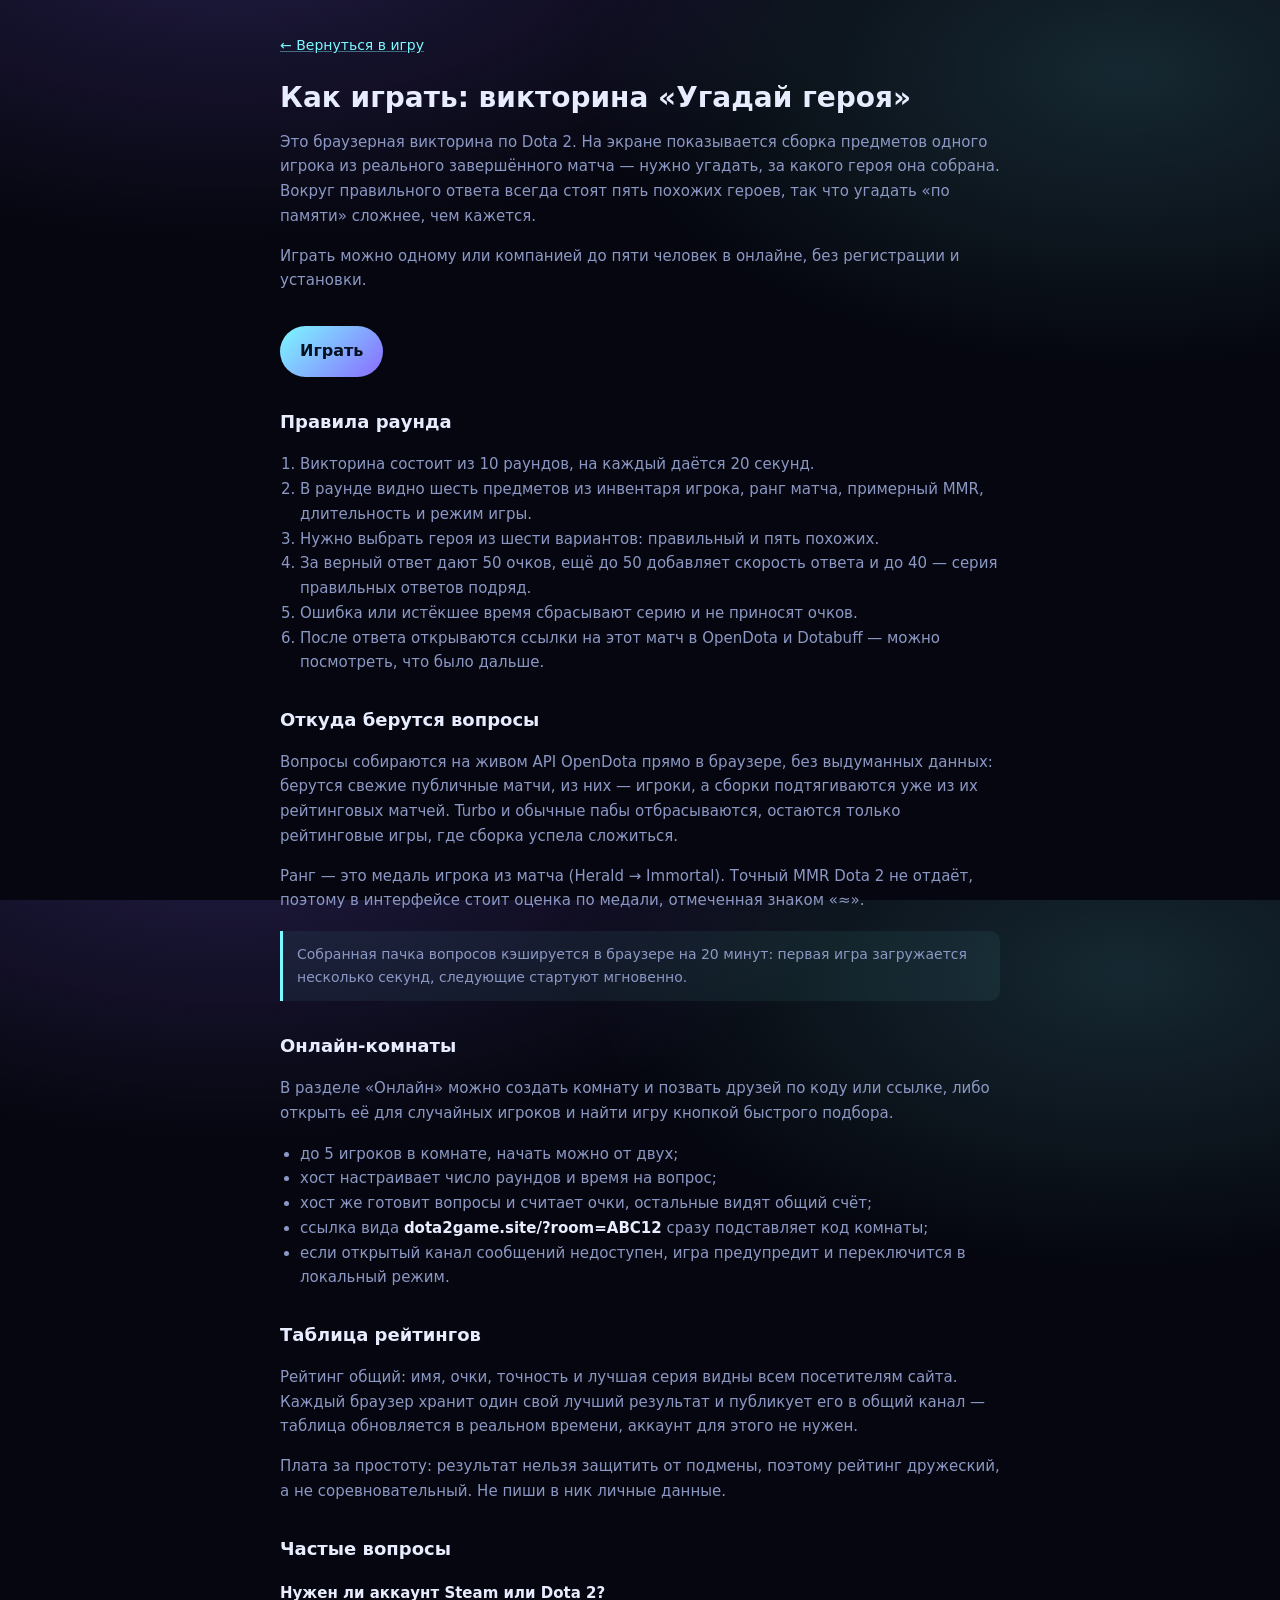
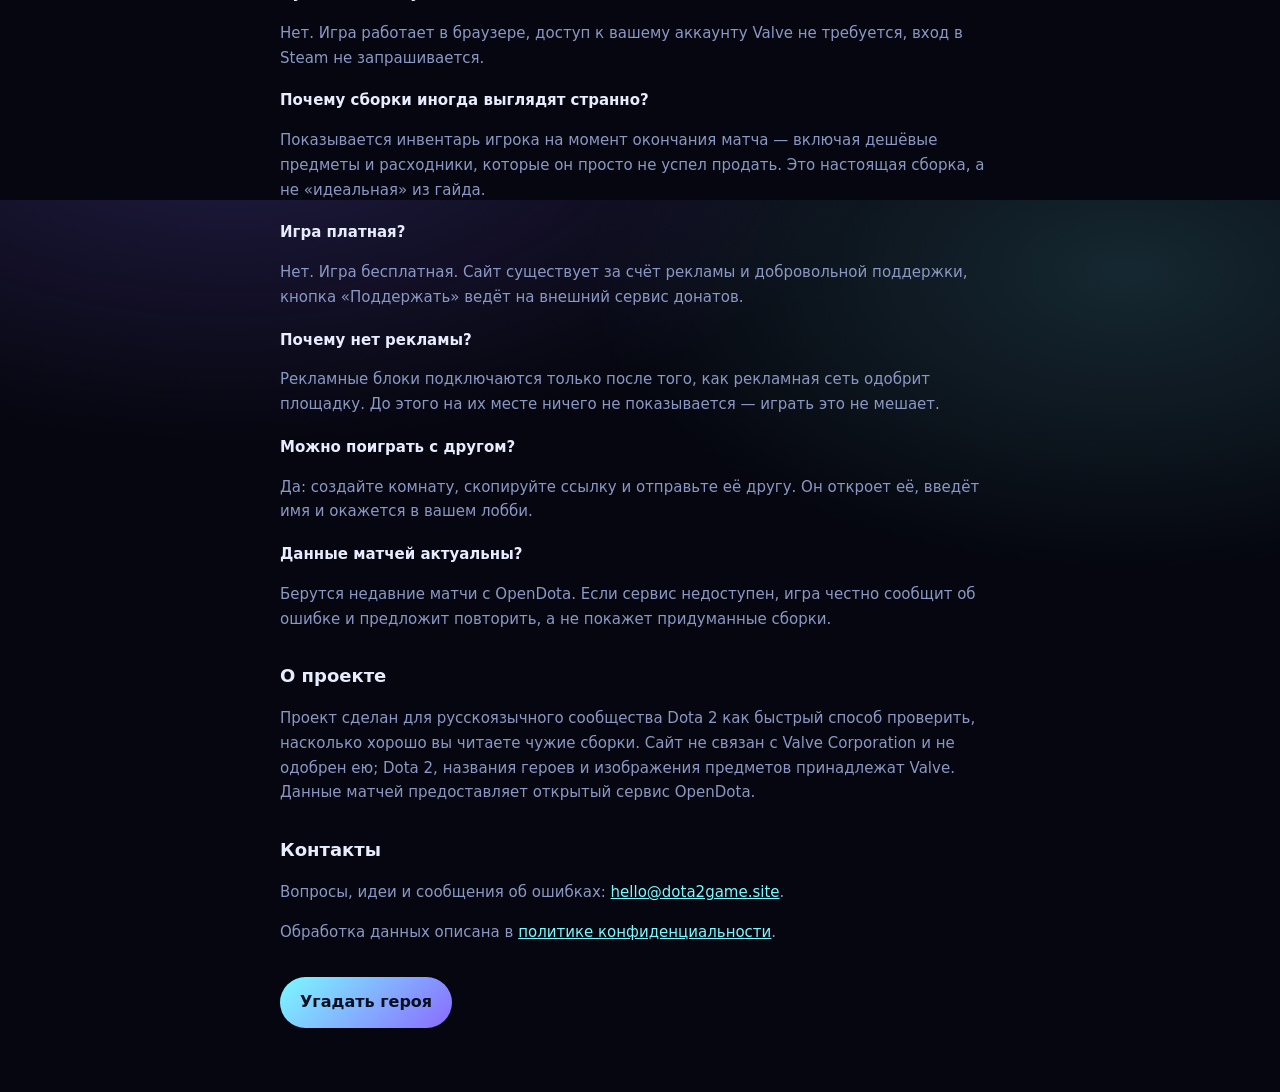
==== how-to-play.html @ f7436dab "Общий онлайн-рейтинг поверх канала комнат" ====
<!DOCTYPE html>
<html lang="ru">
<head>
  <meta charset="utf-8">
  <meta name="viewport" content="width=device-width, initial-scale=1">
  <title>Как играть — Угадай героя по сборкам Dota 2</title>
  <meta name="description" content="Правила викторины «Угадай героя» по Dota 2: как угадывать героя по сборке предметов, как устроены раунды, комнаты до 5 игроков, очки и рейтинг.">
  <meta name="theme-color" content="#05060f">
  <link rel="canonical" href="https://dota2game.site/how-to-play.html">
  <meta property="og:title" content="Как играть — Угадай героя по сборкам Dota 2">
  <meta property="og:description" content="Правила, режимы и частые вопросы по викторине на основе реальных рейтинговых матчей.">
  <meta property="og:url" content="https://dota2game.site/how-to-play.html">
  <meta property="og:type" content="article">
  <link rel="icon" href="data:image/svg+xml,%3Csvg xmlns='http://www.w3.org/2000/svg' viewBox='0 0 64 64'%3E%3Crect width='64' height='64' rx='14' fill='%230b1022'/%3E%3Ctext x='32' y='47' font-size='40' text-anchor='middle' fill='%237cf9ff' font-family='Arial'%3E%3F%3C/text%3E%3C/svg%3E">
  <link rel="stylesheet" href="styles.css?v=5">
  <style>
    .page {
      max-width: 760px;
      margin: 0 auto;
      padding: 32px 20px 64px;
      line-height: 1.65;
    }

    .page h1 {
      margin: 0 0 10px;
      font-size: 28px;
      line-height: 1.2;
    }

    .page h2 {
      margin: 30px 0 10px;
      font-size: 18px;
    }

    .page h3 {
      margin: 18px 0 6px;
      font-size: 15px;
    }

    .page p,
    .page li {
      font-size: 15px;
      color: var(--muted);
    }

    .page strong {
      color: var(--text);
    }

    .page a {
      color: var(--accent);
    }

    .page__back {
      display: inline-block;
      margin-bottom: 24px;
      font-size: 14px;
    }

    .page ol,
    .page ul {
      padding-left: 20px;
    }

    .page .cta {
      display: inline-block;
      margin-top: 18px;
      padding: 12px 20px;
      border-radius: 999px;
      background: linear-gradient(135deg, var(--accent), var(--accent-2));
      color: #06101f;
      font-weight: 700;
      text-decoration: none;
    }

    .page .note {
      margin: 18px 0;
      padding: 12px 14px;
      border-left: 3px solid var(--accent);
      background: rgba(124, 249, 255, 0.06);
      border-radius: 0 10px 10px 0;
      font-size: 14px;
      color: var(--muted);
    }
  </style>
</head>
<body>
  <div class="page">
    <a class="link page__back" href="index.html">← Вернуться в игру</a>

    <h1>Как играть: викторина «Угадай героя»</h1>
    <p>Это браузерная викторина по Dota 2. На экране показывается сборка предметов одного игрока из реального завершённого матча — нужно угадать, за какого героя она собрана. Вокруг правильного ответа всегда стоят пять похожих героев, так что угадать «по памяти» сложнее, чем кажется.</p>
    <p>Играть можно одному или компанией до пяти человек в онлайне, без регистрации и установки.</p>

    <a class="cta" href="index.html">Играть</a>

    <h2>Правила раунда</h2>
    <ol>
      <li>Викторина состоит из 10 раундов, на каждый даётся 20 секунд.</li>
      <li>В раунде видно шесть предметов из инвентаря игрока, ранг матча, примерный MMR, длительность и режим игры.</li>
      <li>Нужно выбрать героя из шести вариантов: правильный и пять похожих.</li>
      <li>За верный ответ дают 50 очков, ещё до 50 добавляет скорость ответа и до 40 — серия правильных ответов подряд.</li>
      <li>Ошибка или истёкшее время сбрасывают серию и не приносят очков.</li>
      <li>После ответа открываются ссылки на этот матч в OpenDota и Dotabuff — можно посмотреть, что было дальше.</li>
    </ol>

    <h2>Откуда берутся вопросы</h2>
    <p>Вопросы собираются на живом API OpenDota прямо в браузере, без выдуманных данных: берутся свежие публичные матчи, из них — игроки, а сборки подтягиваются уже из их рейтинговых матчей. Turbo и обычные пабы отбрасываются, остаются только рейтинговые игры, где сборка успела сложиться.</p>
    <p>Ранг — это медаль игрока из матча (Herald → Immortal). Точный MMR Dota 2 не отдаёт, поэтому в интерфейсе стоит оценка по медали, отмеченная знаком «≈».</p>
    <div class="note">Собранная пачка вопросов кэшируется в браузере на 20 минут: первая игра загружается несколько секунд, следующие стартуют мгновенно.</div>

    <h2>Онлайн-комнаты</h2>
    <p>В разделе «Онлайн» можно создать комнату и позвать друзей по коду или ссылке, либо открыть её для случайных игроков и найти игру кнопкой быстрого подбора.</p>
    <ul>
      <li>до 5 игроков в комнате, начать можно от двух;</li>
      <li>хост настраивает число раундов и время на вопрос;</li>
      <li>хост же готовит вопросы и считает очки, остальные видят общий счёт;</li>
      <li>ссылка вида <strong>dota2game.site/?room=ABC12</strong> сразу подставляет код комнаты;</li>
      <li>если открытый канал сообщений недоступен, игра предупредит и переключится в локальный режим.</li>
    </ul>

    <h2>Таблица рейтингов</h2>
    <p>Рейтинг общий: имя, очки, точность и лучшая серия видны всем посетителям сайта. Каждый браузер хранит один свой лучший результат и публикует его в общий канал — таблица обновляется в реальном времени, аккаунт для этого не нужен.</p>
    <p>Плата за простоту: результат нельзя защитить от подмены, поэтому рейтинг дружеский, а не соревновательный. Не пиши в ник личные данные.</p>

    <h2>Частые вопросы</h2>

    <h3>Нужен ли аккаунт Steam или Dota 2?</h3>
    <p>Нет. Игра работает в браузере, доступ к вашему аккаунту Valve не требуется, вход в Steam не запрашивается.</p>

    <h3>Почему сборки иногда выглядят странно?</h3>
    <p>Показывается инвентарь игрока на момент окончания матча — включая дешёвые предметы и расходники, которые он просто не успел продать. Это настоящая сборка, а не «идеальная» из гайда.</p>

    <h3>Игра платная?</h3>
    <p>Нет. Игра бесплатная. Сайт существует за счёт рекламы и добровольной поддержки, кнопка «Поддержать» ведёт на внешний сервис донатов.</p>

    <h3>Почему нет рекламы?</h3>
    <p>Рекламные блоки подключаются только после того, как рекламная сеть одобрит площадку. До этого на их месте ничего не показывается — играть это не мешает.</p>

    <h3>Можно поиграть с другом?</h3>
    <p>Да: создайте комнату, скопируйте ссылку и отправьте её другу. Он откроет её, введёт имя и окажется в вашем лобби.</p>

    <h3>Данные матчей актуальны?</h3>
    <p>Берутся недавние матчи с OpenDota. Если сервис недоступен, игра честно сообщит об ошибке и предложит повторить, а не покажет придуманные сборки.</p>

    <h2>О проекте</h2>
    <p>Проект сделан для русскоязычного сообщества Dota 2 как быстрый способ проверить, насколько хорошо вы читаете чужие сборки. Сайт не связан с Valve Corporation и не одобрен ею; Dota 2, названия героев и изображения предметов принадлежат Valve. Данные матчей предоставляет открытый сервис OpenDota.</p>

    <h2>Контакты</h2>
    <p>Вопросы, идеи и сообщения об ошибках: <a href="mailto:hello@dota2game.site">hello@dota2game.site</a>.</p>
    <p>Обработка данных описана в <a href="privacy.html">политике конфиденциальности</a>.</p>

    <a class="cta" href="index.html">Угадать героя</a>
  </div>

  <script src="js/config.js?v=5"></script>
  <script src="js/metrics.js?v=5"></script>
</body>
</html>
---- styles.css ----
:root {
  --bg: #05060f;
  --panel: rgba(13, 18, 36, 0.88);
  --line: rgba(126, 152, 255, 0.18);
  --text: #e8ecff;
  --muted: #8b98c4;
  --accent: #7cf9ff;
  --accent-2: #8a6bff;
  --good: #4ee39b;
  --bad: #ff6b8b;
  --radius: 18px;
}

* {
  box-sizing: border-box;
}

html,
body {
  height: 100%;
}

body {
  margin: 0;
  font-family: "Segoe UI", system-ui, -apple-system, "Helvetica Neue", Arial, sans-serif;
  color: var(--text);
  background:
    radial-gradient(1100px 560px at 18% -10%, rgba(138, 107, 255, 0.22), transparent 60%),
    radial-gradient(900px 500px at 88% 8%, rgba(124, 249, 255, 0.14), transparent 60%),
    var(--bg);
  -webkit-font-smoothing: antialiased;
  overflow-x: hidden;
}

[hidden] {
  display: none !important;
}

.app {
  display: flex;
  flex-direction: column;
  min-height: 100vh;
  min-height: 100dvh;
  max-width: 1120px;
  margin: 0 auto;
  padding: 10px 14px 16px;
  gap: 12px;
}

/* ---------- шапка ---------- */

.topbar {
  display: flex;
  align-items: center;
  justify-content: space-between;
  gap: 12px;
  flex-wrap: wrap;
}

.brand {
  display: flex;
  align-items: center;
  gap: 10px;
  padding: 0;
  border: none;
  background: none;
  color: inherit;
  font: inherit;
  cursor: pointer;
  text-align: left;
}

.brand__mark {
  display: grid;
  place-items: center;
  width: 34px;
  height: 34px;
  border-radius: 11px;
  font-size: 19px;
  font-weight: 800;
  color: #06101f;
  background: linear-gradient(135deg, var(--accent), var(--accent-2));
  box-shadow: 0 0 22px rgba(124, 249, 255, 0.28);
}

.brand__text {
  display: flex;
  flex-direction: column;
  min-width: 0;
}

.brand__name {
  font-size: 17px;
  font-weight: 700;
  white-space: nowrap;
}

.brand__tagline {
  font-size: 11px;
  color: var(--muted);
  white-space: nowrap;
}

.nav,
.topbar__actions {
  display: flex;
  gap: 8px;
  flex-wrap: wrap;
}

/* ---------- кнопки и поля ---------- */

.btn {
  display: inline-flex;
  align-items: center;
  justify-content: center;
  gap: 8px;
  padding: 10px 16px;
  border-radius: 999px;
  border: 1px solid var(--line);
  background: rgba(255, 255, 255, 0.04);
  color: var(--text);
  font: inherit;
  font-size: 14px;
  font-weight: 600;
  cursor: pointer;
  transition: transform 0.12s ease, background 0.18s ease, border-color 0.18s ease;
  -webkit-tap-highlight-color: transparent;
}

.btn:hover:not(:disabled) {
  background: rgba(255, 255, 255, 0.09);
  border-color: rgba(126, 152, 255, 0.42);
}

.btn:active:not(:disabled) {
  transform: translateY(1px) scale(0.995);
}

.btn:disabled {
  opacity: 0.45;
  cursor: not-allowed;
}

.btn--primary {
  border: none;
  background: linear-gradient(135deg, var(--accent), var(--accent-2));
  color: #06101f;
  box-shadow: 0 10px 30px rgba(124, 249, 255, 0.22);
}

.btn--primary:hover:not(:disabled) {
  background: linear-gradient(135deg, #a6fcff, #9b82ff);
}

.btn--ghost {
  background: rgba(255, 255, 255, 0.05);
}

.btn--wide {
  width: 100%;
}

.btn--small {
  padding: 7px 12px;
  font-size: 12px;
}

.field {
  display: flex;
  flex-direction: column;
  gap: 6px;
  margin-bottom: 12px;
  text-align: left;
}

.field__label {
  font-size: 11px;
  letter-spacing: 0.08em;
  text-transform: uppercase;
  color: var(--muted);
}

.input {
  width: 100%;
  padding: 11px 13px;
  border-radius: 12px;
  border: 1px solid var(--line);
  background: rgba(255, 255, 255, 0.04);
  color: var(--text);
  font: inherit;
  font-size: 15px;
}

.input:focus {
  outline: none;
  border-color: rgba(124, 249, 255, 0.55);
}

.input--code {
  letter-spacing: 0.32em;
  text-transform: uppercase;
  text-align: center;
  font-weight: 700;
}

.switch {
  display: flex;
  align-items: center;
  gap: 10px;
  margin: 4px 0 14px;
  font-size: 13px;
  color: var(--muted);
  text-align: left;
}

.switch input {
  width: 18px;
  height: 18px;
  accent-color: #7cf9ff;
}

.link {
  padding: 0;
  border: none;
  background: none;
  color: var(--accent);
  font: inherit;
  font-size: 13px;
  cursor: pointer;
  text-decoration: underline;
  text-decoration-color: rgba(124, 249, 255, 0.4);
}

/* ---------- экраны ---------- */

.screens {
  flex: 1 1 auto;
}

.screen {
  display: none;
}

.screen.is-active {
  display: block;
  animation: fade 0.18s ease;
}

@keyframes fade {
  from { opacity: 0; transform: translateY(6px); }
  to { opacity: 1; transform: none; }
}

/* ---------- главная ---------- */

.hero {
  max-width: 640px;
  margin: 6px auto 0;
  text-align: center;
}

.hero__title {
  margin: 4px 0 10px;
  font-size: clamp(26px, 6vw, 40px);
  line-height: 1.1;
  background: linear-gradient(135deg, #ffffff, #9fc8ff 60%, #8a6bff);
  -webkit-background-clip: text;
  background-clip: text;
  color: transparent;
}

.hero__text {
  margin: 0 0 18px;
  font-size: 14px;
  line-height: 1.55;
  color: var(--muted);
}

.home__name {
  max-width: 340px;
  margin: 0 auto;
}

.home__actions {
  display: flex;
  flex-direction: column;
  gap: 8px;
  max-width: 340px;
  margin: 0 auto;
}

.home__stats {
  display: grid;
  grid-template-columns: repeat(3, 1fr);
  gap: 8px;
  max-width: 420px;
  margin: 18px auto 0;
}

.stat {
  padding: 10px 8px;
  border-radius: 14px;
  border: 1px solid var(--line);
  background: rgba(255, 255, 255, 0.03);
  display: flex;
  flex-direction: column;
  gap: 4px;
}

.stat__label {
  font-size: 10px;
  letter-spacing: 0.1em;
  text-transform: uppercase;
  color: var(--muted);
}

.stat strong {
  font-size: 20px;
  font-variant-numeric: tabular-nums;
}

.rules {
  max-width: 480px;
  margin: 20px auto 0;
  padding: 0 0 0 18px;
  text-align: left;
  color: var(--muted);
  font-size: 13px;
  line-height: 1.6;
}

/* ---------- карточки ---------- */

.card {
  width: 100%;
  max-width: 640px;
  margin: 0 auto 12px;
  padding: 18px;
  border-radius: 20px;
  border: 1px solid var(--line);
  background: var(--panel);
  box-shadow: 0 24px 60px rgba(0, 0, 0, 0.45);
}

.card--room {
  max-width: 480px;
}

.card__kicker {
  margin: 0 0 6px;
  font-size: 10px;
  letter-spacing: 0.18em;
  text-transform: uppercase;
  color: var(--accent);
}

.card__title {
  margin: 0 0 12px;
  font-size: 22px;
  line-height: 1.2;
}

.card__subtitle {
  margin: 18px 0 8px;
  font-size: 14px;
  color: var(--muted);
}

.card__text {
  margin: 0 0 14px;
  font-size: 14px;
  line-height: 1.55;
  color: var(--muted);
}

.card__hint {
  margin: 10px 0 0;
  font-size: 12px;
  line-height: 1.5;
  color: var(--muted);
  text-align: center;
}

.card__best {
  margin: 0 0 14px;
  font-size: 13px;
  color: var(--muted);
  text-align: center;
}

.card__score {
  margin: 2px 0 6px;
  font-size: 52px;
  font-weight: 700;
  line-height: 1;
  font-variant-numeric: tabular-nums;
  text-align: center;
  background: linear-gradient(135deg, var(--accent), var(--accent-2));
  -webkit-background-clip: text;
  background-clip: text;
  color: transparent;
}

.card__actions {
  display: flex;
  flex-direction: column;
  gap: 8px;
  margin-top: 12px;
}

.grid2 {
  display: grid;
  grid-template-columns: repeat(auto-fit, minmax(280px, 1fr));
  gap: 12px;
  max-width: 640px;
  margin: 0 auto;
}

.grid2 .card {
  margin: 0;
}

/* ---------- комнаты ---------- */

.rooms {
  display: flex;
  flex-direction: column;
  gap: 8px;
}

.room-row {
  display: flex;
  align-items: center;
  gap: 10px;
  width: 100%;
  padding: 10px 12px;
  border-radius: 12px;
  border: 1px solid var(--line);
  background: rgba(255, 255, 255, 0.03);
  color: var(--text);
  font: inherit;
  font-size: 13px;
  cursor: pointer;
  text-align: left;
}

.room-row:hover {
  border-color: rgba(124, 249, 255, 0.45);
}

.room-row__code {
  font-weight: 700;
  letter-spacing: 0.14em;
}

.room-row__meta {
  color: var(--muted);
  font-size: 12px;
}

.room-row__go {
  margin-left: auto;
  color: var(--accent);
  font-weight: 600;
}

.room__code-row {
  display: flex;
  align-items: center;
  justify-content: center;
  gap: 12px;
  margin: 4px 0 6px;
}

.room__code {
  font-size: 32px;
  font-weight: 800;
  letter-spacing: 0.22em;
  color: var(--accent);
  font-variant-numeric: tabular-nums;
}

.room__settings {
  margin: 6px 0 12px;
  font-size: 12px;
  color: var(--muted);
  text-align: center;
}

.players {
  list-style: none;
  margin: 0 0 6px;
  padding: 0;
  display: flex;
  flex-direction: column;
  gap: 6px;
}

.player {
  display: flex;
  align-items: center;
  gap: 10px;
  padding: 9px 12px;
  border-radius: 12px;
  border: 1px solid var(--line);
  background: rgba(255, 255, 255, 0.03);
  font-size: 14px;
}

.player.is-host {
  border-color: rgba(124, 249, 255, 0.4);
}

.player__n {
  width: 18px;
  color: var(--muted);
  font-size: 12px;
}

.player__name {
  flex: 1 1 auto;
  overflow: hidden;
  text-overflow: ellipsis;
  white-space: nowrap;
}

.player__tag {
  font-size: 10px;
  letter-spacing: 0.1em;
  text-transform: uppercase;
  color: var(--accent);
}

/* ---------- викторина ---------- */

.quiz {
  max-width: 640px;
  margin: 0 auto;
}

.quiz__bar {
  display: flex;
  align-items: center;
  gap: 10px;
  margin-bottom: 8px;
  font-size: 13px;
  color: var(--muted);
  flex-wrap: wrap;
}

.quiz__bar b {
  color: var(--text);
  font-variant-numeric: tabular-nums;
}

.quiz__score {
  margin-left: auto;
}

.quiz__streak {
  padding: 3px 8px;
  border-radius: 999px;
  border: 1px solid var(--line);
  font-size: 11px;
}

.timer {
  height: 5px;
  border-radius: 999px;
  background: rgba(255, 255, 255, 0.07);
  overflow: hidden;
  margin-bottom: 12px;
}

.timer__fill {
  display: block;
  height: 100%;
  width: 100%;
  border-radius: 999px;
  background: linear-gradient(90deg, var(--accent), var(--accent-2));
  transition: width 0.1s linear;
}

.timer__fill.is-low {
  background: linear-gradient(90deg, #ffb45e, var(--bad));
}

.question__title {
  margin: 0 0 12px;
  font-size: 15px;
  line-height: 1.45;
  color: var(--muted);
}

.question__loading {
  margin: 0;
  padding: 22px 0;
  text-align: center;
  color: var(--muted);
  font-size: 14px;
}

.question__error {
  display: flex;
  flex-direction: column;
  align-items: center;
  gap: 12px;
  padding: 10px 0 4px;
}

.question__error .question__loading {
  padding: 0;
  max-width: 420px;
  line-height: 1.5;
}

.badges {
  display: flex;
  flex-wrap: wrap;
  gap: 6px;
  margin-bottom: 12px;
}

.badge {
  padding: 4px 10px;
  border-radius: 999px;
  font-size: 11px;
  font-weight: 700;
  letter-spacing: 0.04em;
  background: linear-gradient(135deg, rgba(124, 249, 255, 0.22), rgba(138, 107, 255, 0.22));
  border: 1px solid rgba(124, 249, 255, 0.35);
  color: #d8f7ff;
}

.badge--ghost {
  background: rgba(255, 255, 255, 0.04);
  border-color: var(--line);
  color: var(--muted);
  font-weight: 600;
}

.items {
  display: grid;
  grid-template-columns: repeat(6, minmax(0, 1fr));
  gap: 8px;
}

.item {
  position: relative;
  display: flex;
  flex-direction: column;
  gap: 4px;
  align-items: center;
}

.item img {
  width: 100%;
  aspect-ratio: 1;
  object-fit: cover;
  border-radius: 10px;
  border: 1px solid var(--line);
  background: rgba(255, 255, 255, 0.04);
}

.item__name {
  font-size: 9px;
  line-height: 1.2;
  text-align: center;
  color: var(--muted);
  overflow: hidden;
  display: -webkit-box;
  -webkit-line-clamp: 2;
  -webkit-box-orient: vertical;
}

.links {
  display: flex;
  gap: 14px;
  margin-top: 14px;
  padding-top: 12px;
  border-top: 1px solid var(--line);
  flex-wrap: wrap;
}

.options {
  display: grid;
  grid-template-columns: repeat(3, minmax(0, 1fr));
  gap: 8px;
  margin-bottom: 12px;
}

.option {
  display: flex;
  flex-direction: column;
  align-items: center;
  gap: 6px;
  padding: 8px 6px;
  border-radius: 14px;
  border: 1px solid var(--line);
  background: rgba(255, 255, 255, 0.04);
  color: var(--text);
  font: inherit;
  font-size: 12px;
  font-weight: 600;
  cursor: pointer;
  transition: border-color 0.15s ease, background 0.15s ease, opacity 0.15s ease;
}

.option:hover:not(:disabled) {
  border-color: rgba(124, 249, 255, 0.5);
  background: rgba(124, 249, 255, 0.08);
}

.option:disabled {
  cursor: default;
}

.option__img {
  width: 100%;
  aspect-ratio: 16 / 9;
  object-fit: contain;
  border-radius: 10px;
  background: rgba(0, 0, 0, 0.3);
}

.option__name {
  text-align: center;
  line-height: 1.2;
}

.option.is-correct {
  border-color: var(--good);
  background: rgba(78, 227, 155, 0.14);
  box-shadow: 0 0 0 1px rgba(78, 227, 155, 0.35);
}

.option.is-wrong {
  border-color: var(--bad);
  background: rgba(255, 107, 139, 0.12);
}

.option.is-eliminated {
  opacity: 0.28;
}

.quiz__foot {
  display: flex;
  gap: 8px;
  justify-content: space-between;
  align-items: center;
}

.roomboard {
  display: flex;
  flex-direction: column;
  gap: 4px;
  margin-top: 12px;
  padding: 10px;
  border-radius: 14px;
  border: 1px solid var(--line);
  background: rgba(255, 255, 255, 0.03);
}

.score-row {
  display: flex;
  align-items: center;
  gap: 10px;
  font-size: 13px;
  padding: 4px 2px;
}

.score-row.is-me {
  color: var(--accent);
  font-weight: 700;
}

.score-row__place {
  width: 16px;
  color: var(--muted);
  font-size: 11px;
}

.score-row__name {
  flex: 1 1 auto;
  overflow: hidden;
  text-overflow: ellipsis;
  white-space: nowrap;
}

.score-row__score {
  font-variant-numeric: tabular-nums;
}

/* ---------- таблица рейтингов ---------- */

.board {
  width: 100%;
  border-collapse: collapse;
  font-size: 13px;
}

.board th {
  padding: 6px 8px;
  text-align: left;
  font-size: 10px;
  letter-spacing: 0.1em;
  text-transform: uppercase;
  color: var(--muted);
  border-bottom: 1px solid var(--line);
  font-weight: 600;
}

.board td {
  padding: 8px;
  border-bottom: 1px solid rgba(126, 152, 255, 0.08);
  font-variant-numeric: tabular-nums;
}

.board tbody tr:first-child td {
  color: var(--accent);
  font-weight: 700;
}

.board tbody tr.is-me td {
  background: rgba(124, 249, 255, 0.07);
}

#result-room {
  margin-top: 12px;
  display: flex;
  flex-direction: column;
  gap: 4px;
}

/* ---------- реклама и подвал ---------- */

.ad-slot {
  display: flex;
  align-items: center;
  gap: 10px;
  min-height: 44px;
  padding: 8px 12px;
  border: 1px dashed var(--line);
  border-radius: 14px;
  background: rgba(255, 255, 255, 0.02);
  max-width: 640px;
  margin: 0 auto;
}

.ad-slot--inline {
  margin-top: 14px;
}

.ad-slot__label {
  flex: 0 0 auto;
  padding: 2px 7px;
  border-radius: 6px;
  background: rgba(255, 255, 255, 0.07);
  font-size: 9px;
  letter-spacing: 0.16em;
  text-transform: uppercase;
  color: var(--muted);
}

.ad-slot__body {
  flex: 1 1 auto;
  min-width: 0;
  font-size: 12px;
  color: var(--muted);
}

.ad-slot__note {
  margin: 0;
  line-height: 1.35;
}

.ad-slot.is-pro {
  display: none;
}

.footer {
  display: flex;
  align-items: center;
  justify-content: space-between;
  gap: 12px;
  flex-wrap: wrap;
  padding-top: 4px;
}

.footer p {
  margin: 0;
  font-size: 11px;
  line-height: 1.5;
  color: var(--muted);
}

.footer__links {
  display: flex;
  align-items: center;
  gap: 16px;
  flex: 0 0 auto;
}

.footer .link {
  font-size: 11px;
  white-space: nowrap;
}

/* ---------- уведомления и модальные окна ---------- */

.toast {
  position: fixed;
  left: 50%;
  bottom: 24px;
  z-index: 40;
  max-width: min(420px, calc(100% - 32px));
  padding: 12px 16px;
  border-radius: 12px;
  border: 1px solid var(--line);
  background: rgba(13, 18, 36, 0.97);
  color: var(--text);
  font-size: 13px;
  line-height: 1.4;
  text-align: center;
  transform: translate(-50%, 16px);
  opacity: 0;
  visibility: hidden;
  transition: opacity 0.2s ease, transform 0.2s ease, visibility 0.2s ease;
  box-shadow: 0 18px 50px rgba(0, 0, 0, 0.6);
}

.toast.is-visible {
  opacity: 1;
  visibility: visible;
  transform: translate(-50%, 0);
}

.modal {
  position: fixed;
  inset: 0;
  z-index: 50;
  display: grid;
  place-items: center;
  padding: 20px;
  background: rgba(4, 6, 16, 0.82);
  backdrop-filter: blur(6px);
  -webkit-backdrop-filter: blur(6px);
  opacity: 0;
  visibility: hidden;
  transition: opacity 0.2s ease, visibility 0.2s ease;
}

.modal.is-visible {
  opacity: 1;
  visibility: visible;
}

.modal__box {
  width: min(360px, 100%);
  padding: 22px;
  border-radius: 20px;
  border: 1px solid var(--line);
  background: var(--panel);
  text-align: center;
}

.modal__text {
  margin: 0 0 14px;
  font-size: 14px;
  line-height: 1.5;
  color: var(--muted);
}

.modal__count {
  margin: 0 0 16px;
  font-size: 40px;
  font-weight: 700;
  line-height: 1;
  font-variant-numeric: tabular-nums;
  color: var(--accent);
}

/* ---------- адаптив ---------- */

@media (max-width: 700px) {
  .app {
    padding: 8px 10px calc(10px + env(safe-area-inset-bottom));
    gap: 10px;
  }

  .brand__tagline {
    display: none;
  }

  .topbar {
    gap: 8px;
  }

  .topbar__actions {
    display: none;
  }

  .nav {
    margin-left: auto;
  }

  .nav .btn {
    padding: 8px 11px;
    font-size: 12px;
  }

  .items {
    grid-template-columns: repeat(3, minmax(0, 1fr));
  }

  .options {
    grid-template-columns: repeat(2, minmax(0, 1fr));
  }

  .footer {
    display: none;
  }

  .card {
    padding: 14px;
  }
}

@media (max-width: 380px) {
  .options {
    grid-template-columns: repeat(2, minmax(0, 1fr));
    gap: 6px;
  }

  .option {
    font-size: 11px;
  }
}
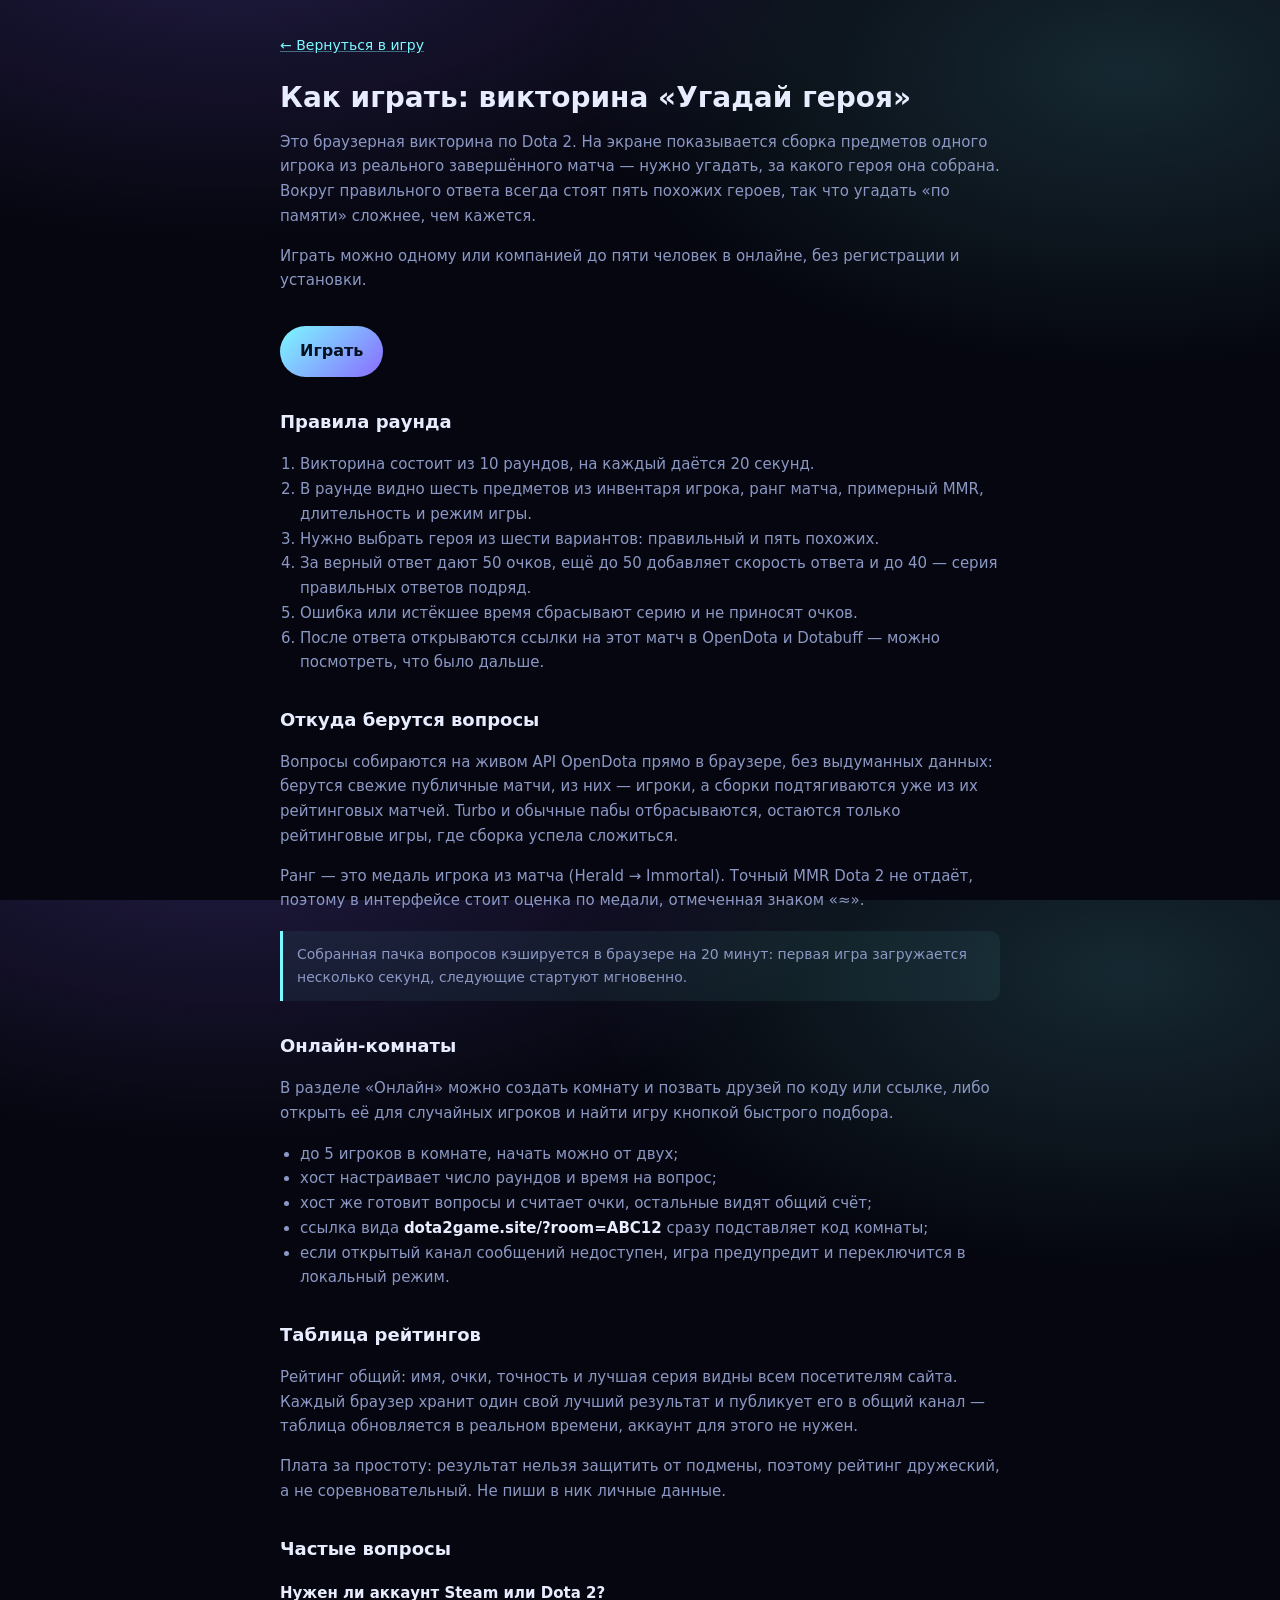
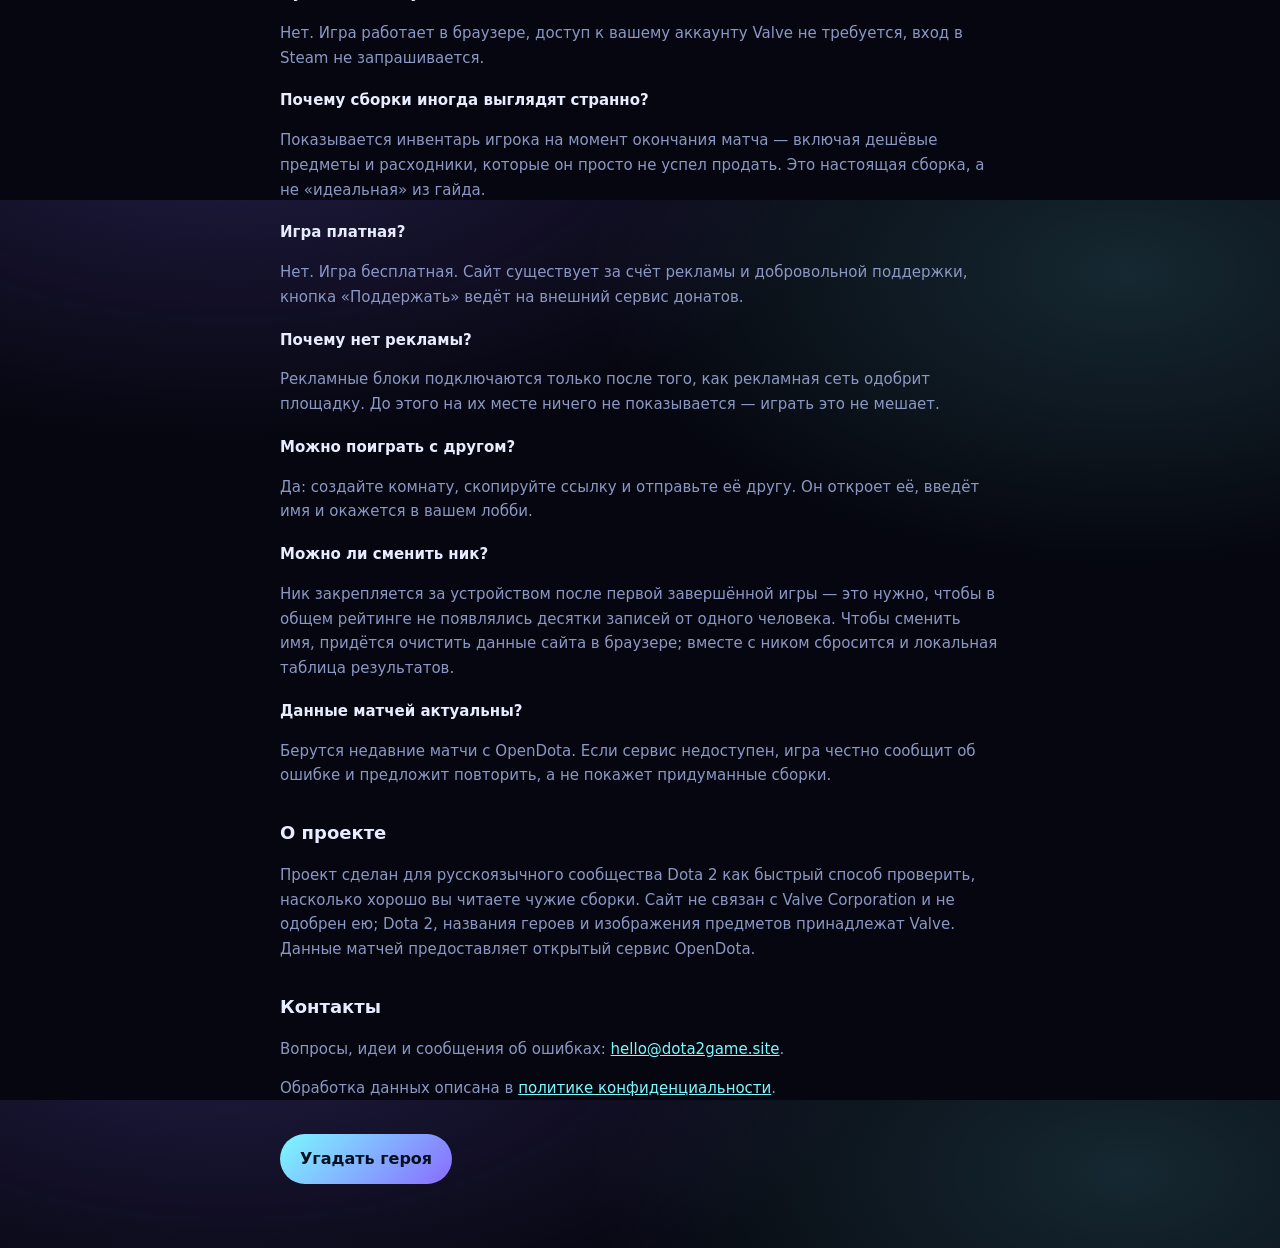
==== commit 6e3285d1: "Один ник на устройство: имя закрепляется после первой игры" ====
--- a/how-to-play.html
+++ b/how-to-play.html
@@ -12,7 +12,7 @@
   <meta property="og:url" content="https://dota2game.site/how-to-play.html">
   <meta property="og:type" content="article">
   <link rel="icon" href="data:image/svg+xml,%3Csvg xmlns='http://www.w3.org/2000/svg' viewBox='0 0 64 64'%3E%3Crect width='64' height='64' rx='14' fill='%230b1022'/%3E%3Ctext x='32' y='47' font-size='40' text-anchor='middle' fill='%237cf9ff' font-family='Arial'%3E%3F%3C/text%3E%3C/svg%3E">
-  <link rel="stylesheet" href="styles.css?v=5">
+  <link rel="stylesheet" href="styles.css?v=6">
   <style>
     .page {
       max-width: 760px;
@@ -140,6 +140,9 @@
     <h3>Можно поиграть с другом?</h3>
     <p>Да: создайте комнату, скопируйте ссылку и отправьте её другу. Он откроет её, введёт имя и окажется в вашем лобби.</p>
 
+    <h3>Можно ли сменить ник?</h3>
+    <p>Ник закрепляется за устройством после первой завершённой игры — это нужно, чтобы в общем рейтинге не появлялись десятки записей от одного человека. Чтобы сменить имя, придётся очистить данные сайта в браузере; вместе с ником сбросится и локальная таблица результатов.</p>
+
     <h3>Данные матчей актуальны?</h3>
     <p>Берутся недавние матчи с OpenDota. Если сервис недоступен, игра честно сообщит об ошибке и предложит повторить, а не покажет придуманные сборки.</p>
 
@@ -153,7 +156,7 @@
     <a class="cta" href="index.html">Угадать героя</a>
   </div>
 
-  <script src="js/config.js?v=5"></script>
-  <script src="js/metrics.js?v=5"></script>
+  <script src="js/config.js?v=6"></script>
+  <script src="js/metrics.js?v=6"></script>
 </body>
 </html>
--- a/styles.css
+++ b/styles.css
@@ -195,6 +195,19 @@
 .input:focus {
   outline: none;
   border-color: rgba(124, 249, 255, 0.55);
+}
+
+.input.is-locked {
+  opacity: 0.7;
+  cursor: default;
+  border-style: dashed;
+}
+
+.field__hint {
+  margin: 6px 0 0;
+  font-size: 11px;
+  line-height: 1.4;
+  color: var(--muted);
 }
 
 .input--code {
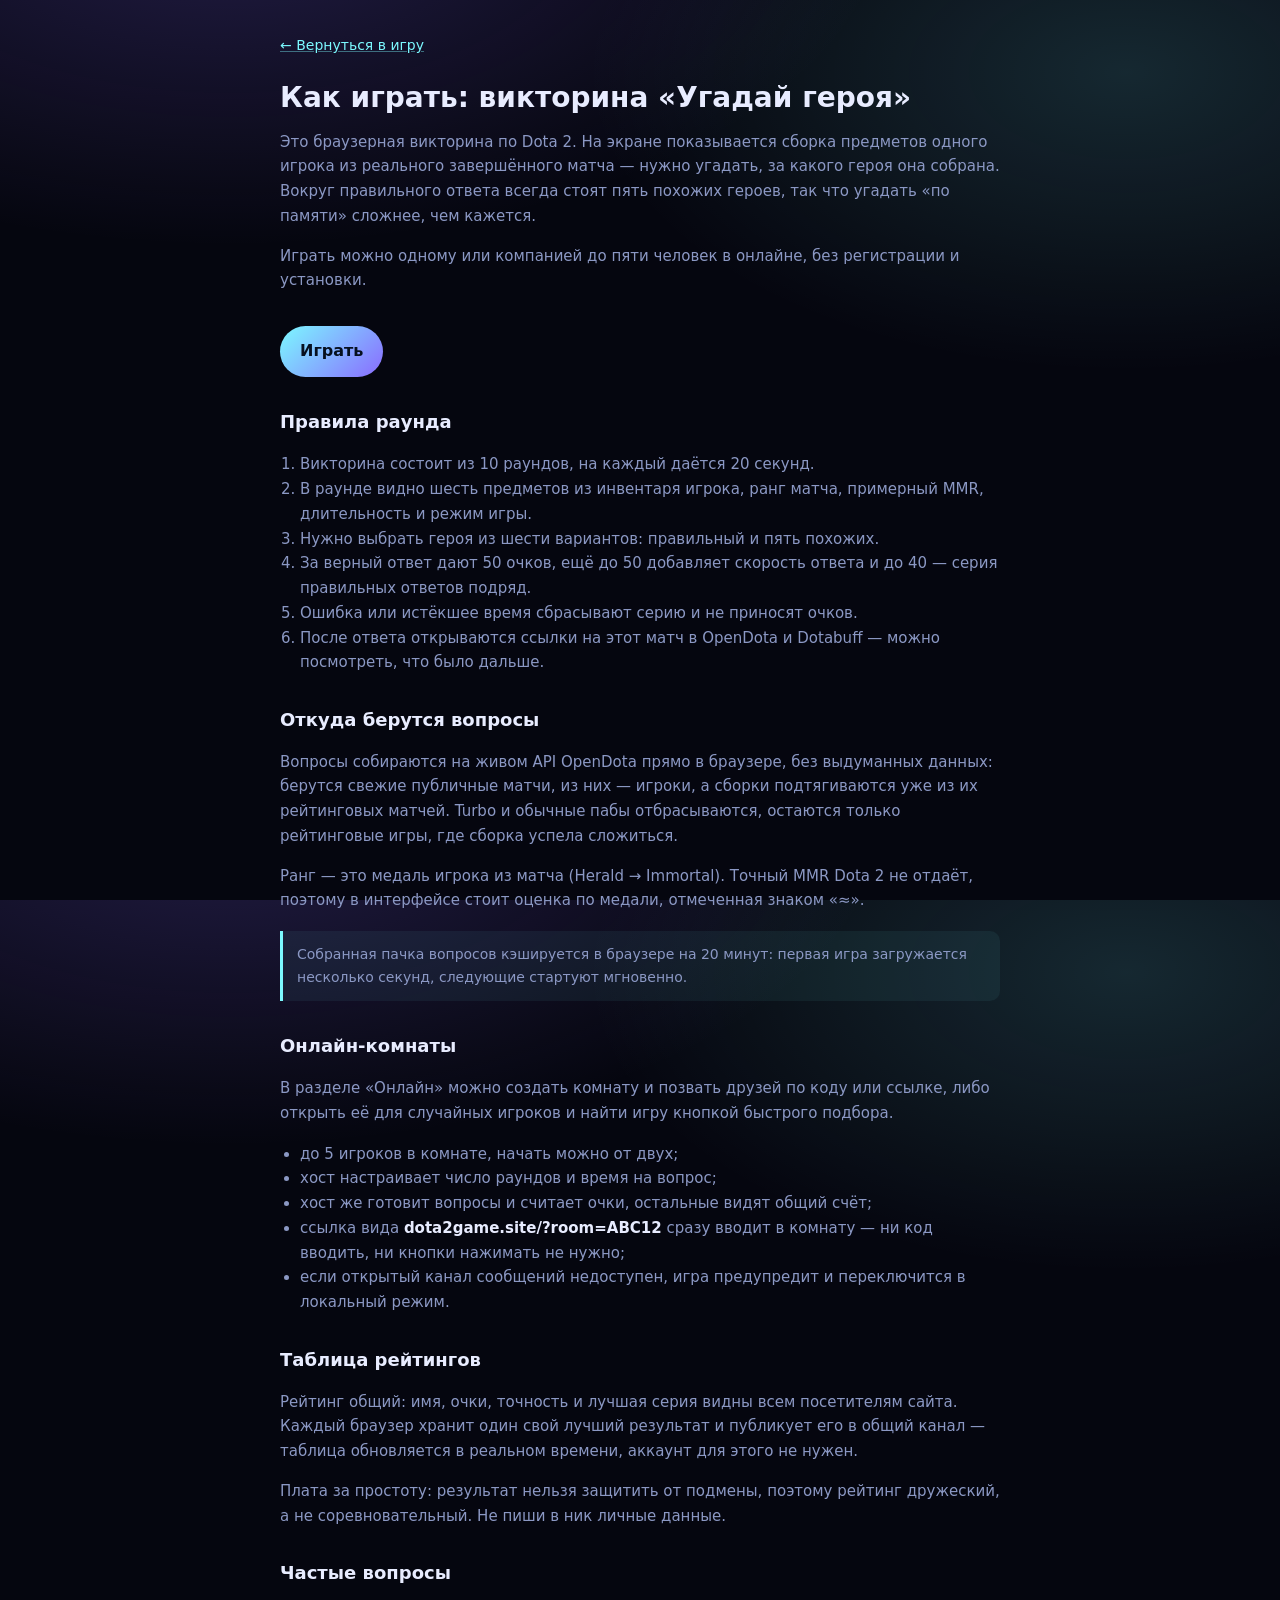
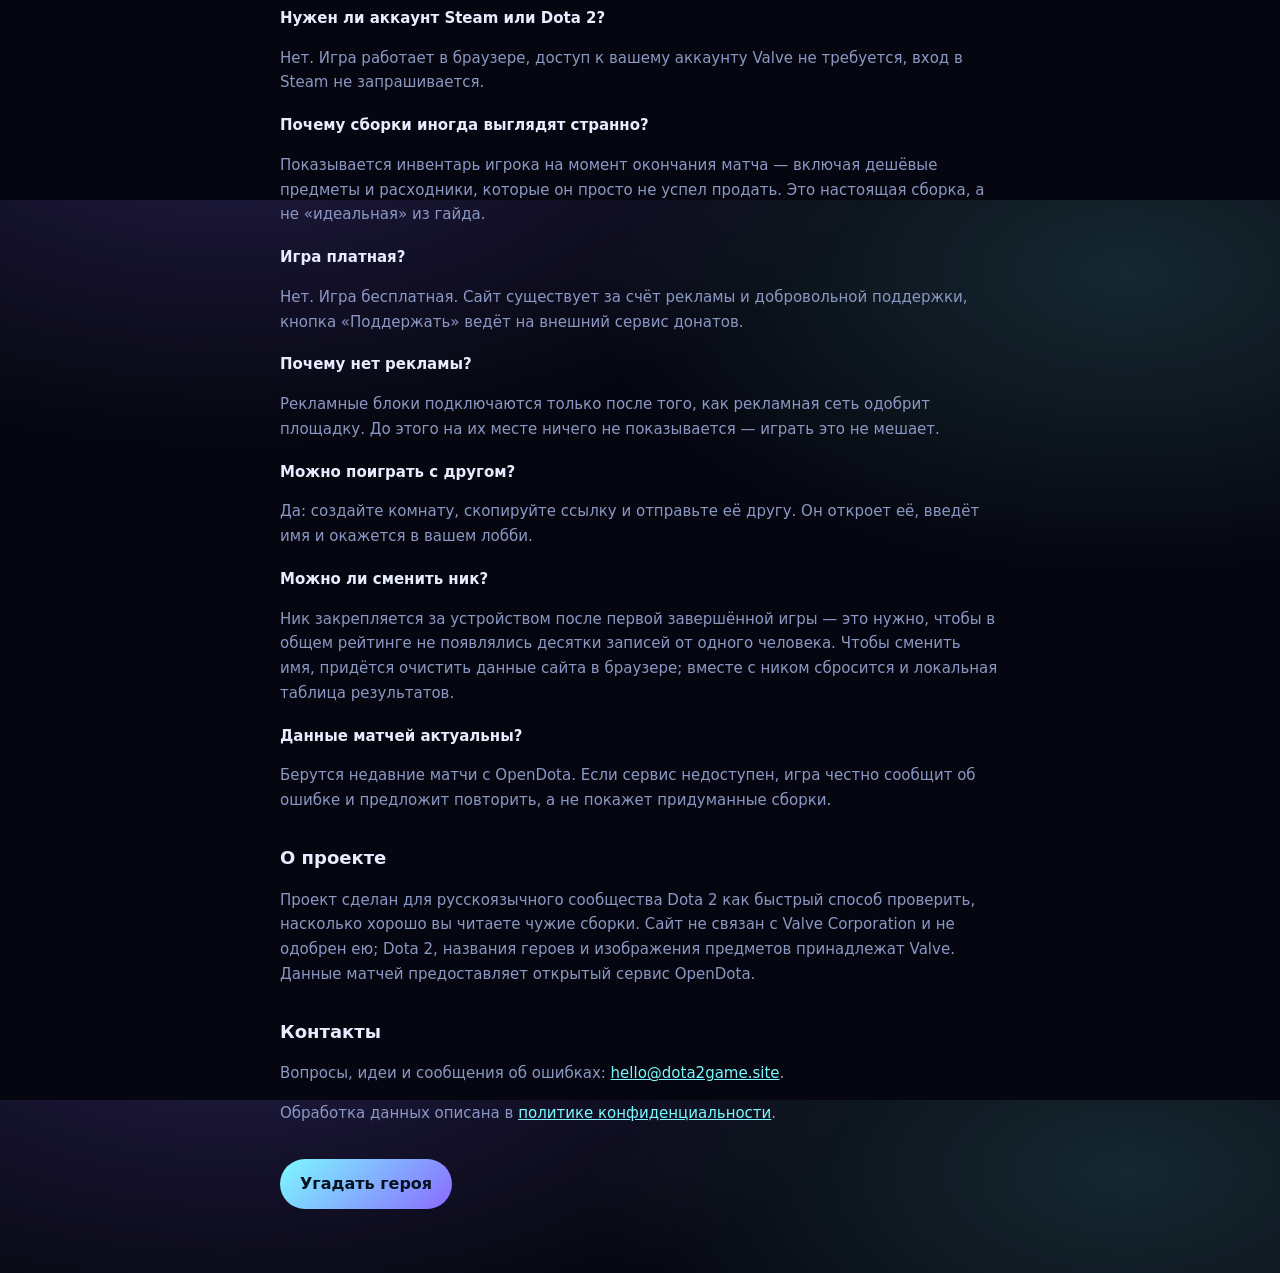
==== commit 0f456ca4: "Ссылка-приглашение сразу вводит в комнату" ====
--- a/how-to-play.html
+++ b/how-to-play.html
@@ -12,7 +12,7 @@
   <meta property="og:url" content="https://dota2game.site/how-to-play.html">
   <meta property="og:type" content="article">
   <link rel="icon" href="data:image/svg+xml,%3Csvg xmlns='http://www.w3.org/2000/svg' viewBox='0 0 64 64'%3E%3Crect width='64' height='64' rx='14' fill='%230b1022'/%3E%3Ctext x='32' y='47' font-size='40' text-anchor='middle' fill='%237cf9ff' font-family='Arial'%3E%3F%3C/text%3E%3C/svg%3E">
-  <link rel="stylesheet" href="styles.css?v=6">
+  <link rel="stylesheet" href="styles.css?v=10">
   <style>
     .page {
       max-width: 760px;
@@ -115,7 +115,7 @@
       <li>до 5 игроков в комнате, начать можно от двух;</li>
       <li>хост настраивает число раундов и время на вопрос;</li>
       <li>хост же готовит вопросы и считает очки, остальные видят общий счёт;</li>
-      <li>ссылка вида <strong>dota2game.site/?room=ABC12</strong> сразу подставляет код комнаты;</li>
+      <li>ссылка вида <strong>dota2game.site/?room=ABC12</strong> сразу вводит в комнату — ни код вводить, ни кнопки нажимать не нужно;</li>
       <li>если открытый канал сообщений недоступен, игра предупредит и переключится в локальный режим.</li>
     </ul>
 
@@ -156,7 +156,7 @@
     <a class="cta" href="index.html">Угадать героя</a>
   </div>
 
-  <script src="js/config.js?v=6"></script>
-  <script src="js/metrics.js?v=6"></script>
+  <script src="js/config.js?v=10"></script>
+  <script src="js/metrics.js?v=10"></script>
 </body>
 </html>
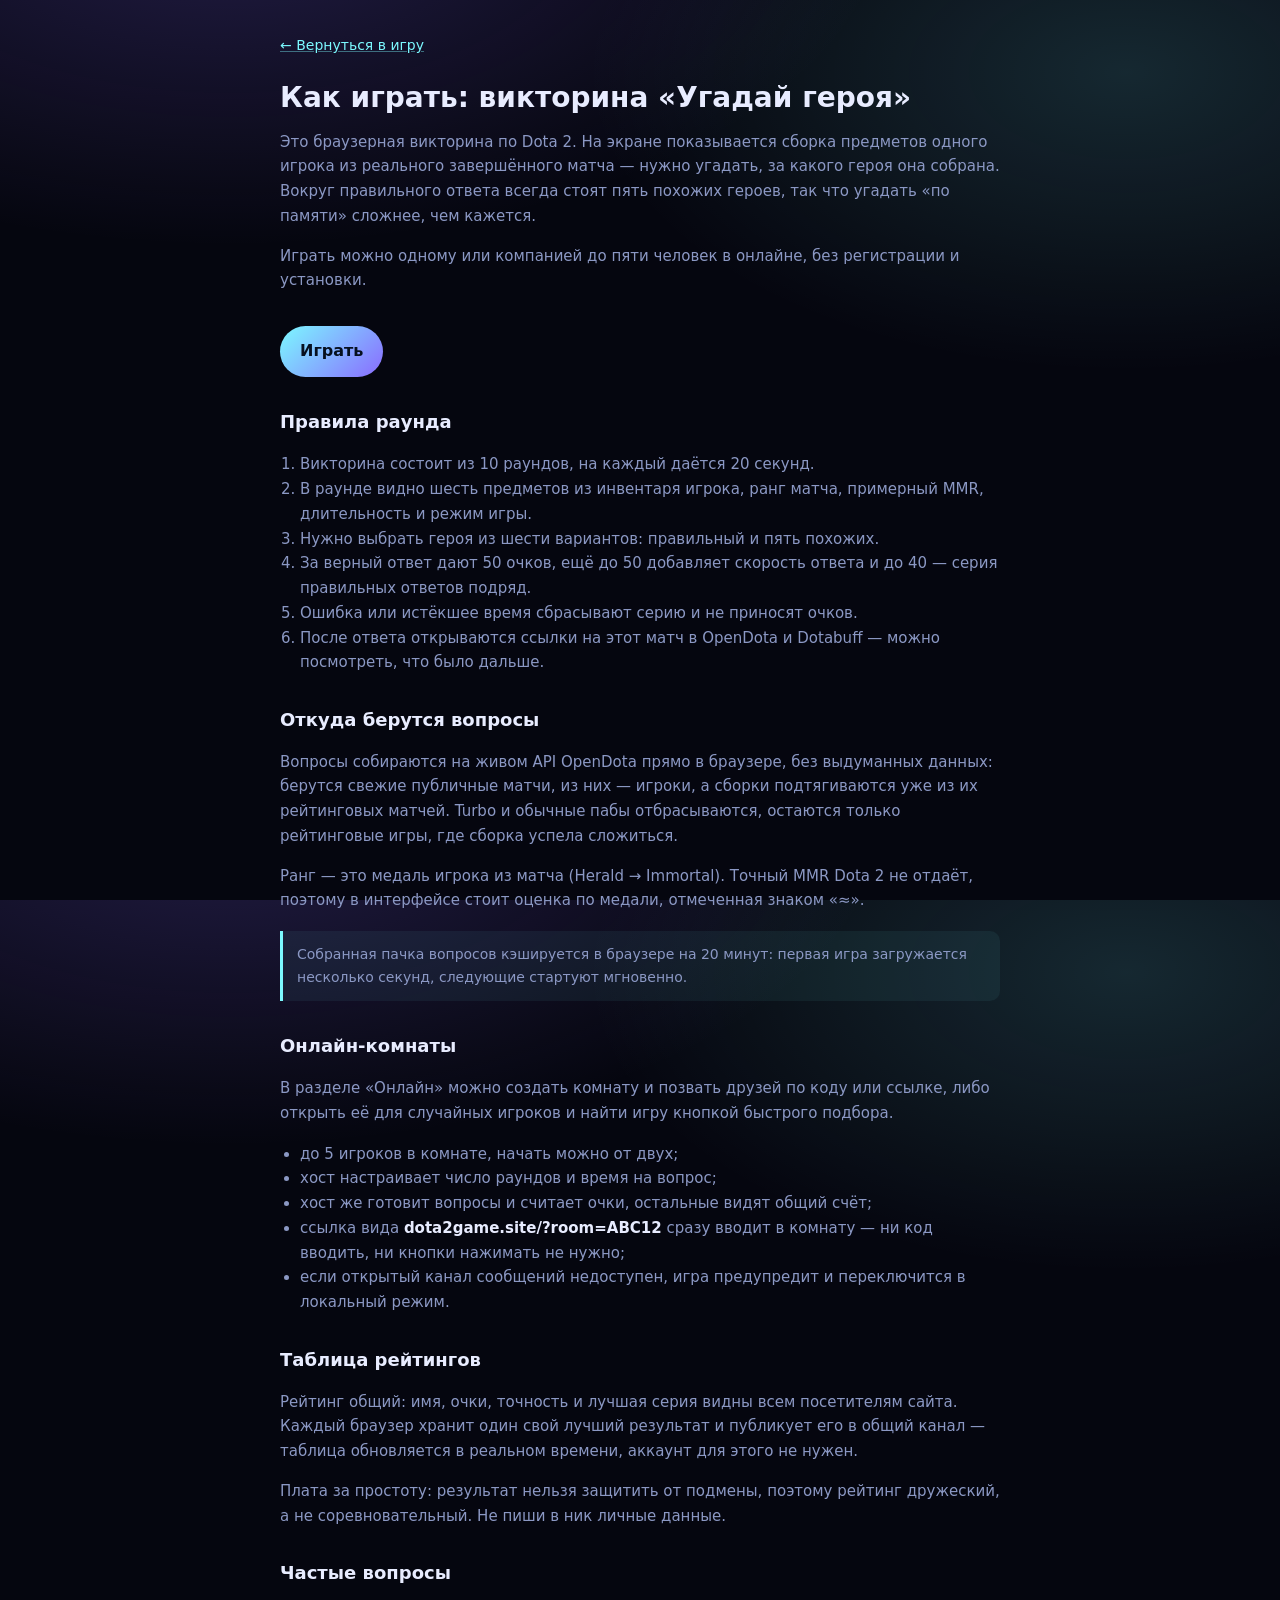
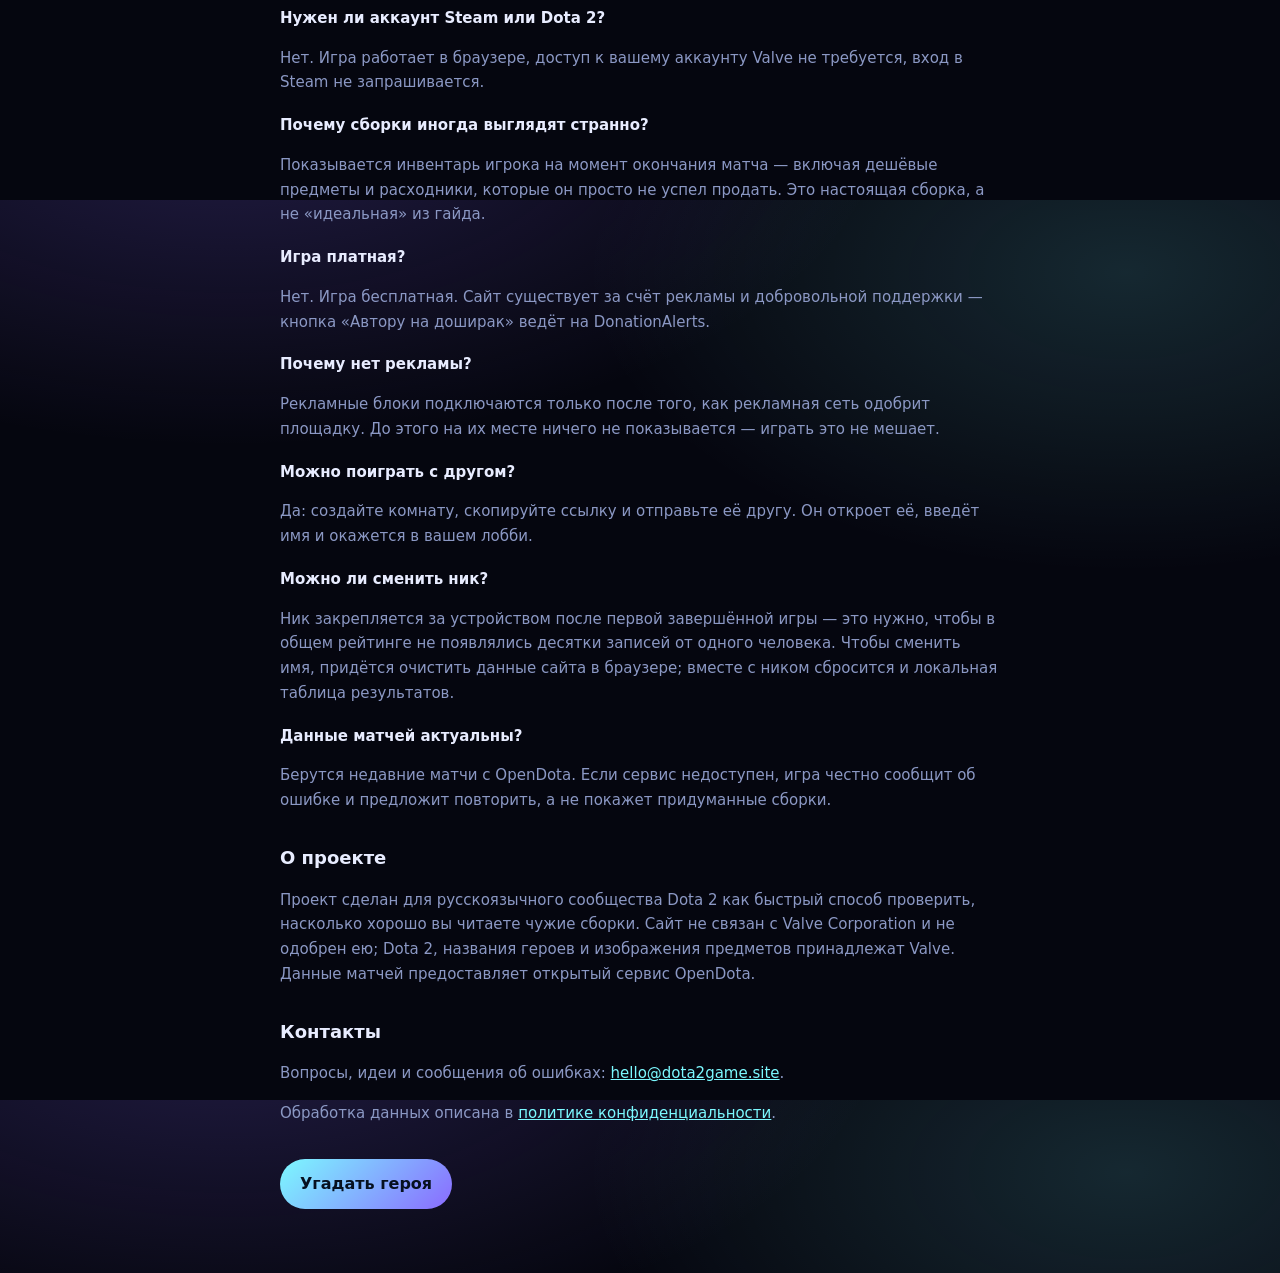
==== commit 0524f409: "Кнопка доната ведёт на DonationAlerts" ====
--- a/how-to-play.html
+++ b/how-to-play.html
@@ -12,7 +12,7 @@
   <meta property="og:url" content="https://dota2game.site/how-to-play.html">
   <meta property="og:type" content="article">
   <link rel="icon" href="data:image/svg+xml,%3Csvg xmlns='http://www.w3.org/2000/svg' viewBox='0 0 64 64'%3E%3Crect width='64' height='64' rx='14' fill='%230b1022'/%3E%3Ctext x='32' y='47' font-size='40' text-anchor='middle' fill='%237cf9ff' font-family='Arial'%3E%3F%3C/text%3E%3C/svg%3E">
-  <link rel="stylesheet" href="styles.css?v=10">
+  <link rel="stylesheet" href="styles.css?v=11">
   <style>
     .page {
       max-width: 760px;
@@ -132,7 +132,7 @@
     <p>Показывается инвентарь игрока на момент окончания матча — включая дешёвые предметы и расходники, которые он просто не успел продать. Это настоящая сборка, а не «идеальная» из гайда.</p>
 
     <h3>Игра платная?</h3>
-    <p>Нет. Игра бесплатная. Сайт существует за счёт рекламы и добровольной поддержки, кнопка «Поддержать» ведёт на внешний сервис донатов.</p>
+    <p>Нет. Игра бесплатная. Сайт существует за счёт рекламы и добровольной поддержки — кнопка «Автору на доширак» ведёт на DonationAlerts.</p>
 
     <h3>Почему нет рекламы?</h3>
     <p>Рекламные блоки подключаются только после того, как рекламная сеть одобрит площадку. До этого на их месте ничего не показывается — играть это не мешает.</p>
@@ -156,7 +156,7 @@
     <a class="cta" href="index.html">Угадать героя</a>
   </div>
 
-  <script src="js/config.js?v=10"></script>
-  <script src="js/metrics.js?v=10"></script>
+  <script src="js/config.js?v=11"></script>
+  <script src="js/metrics.js?v=11"></script>
 </body>
 </html>
